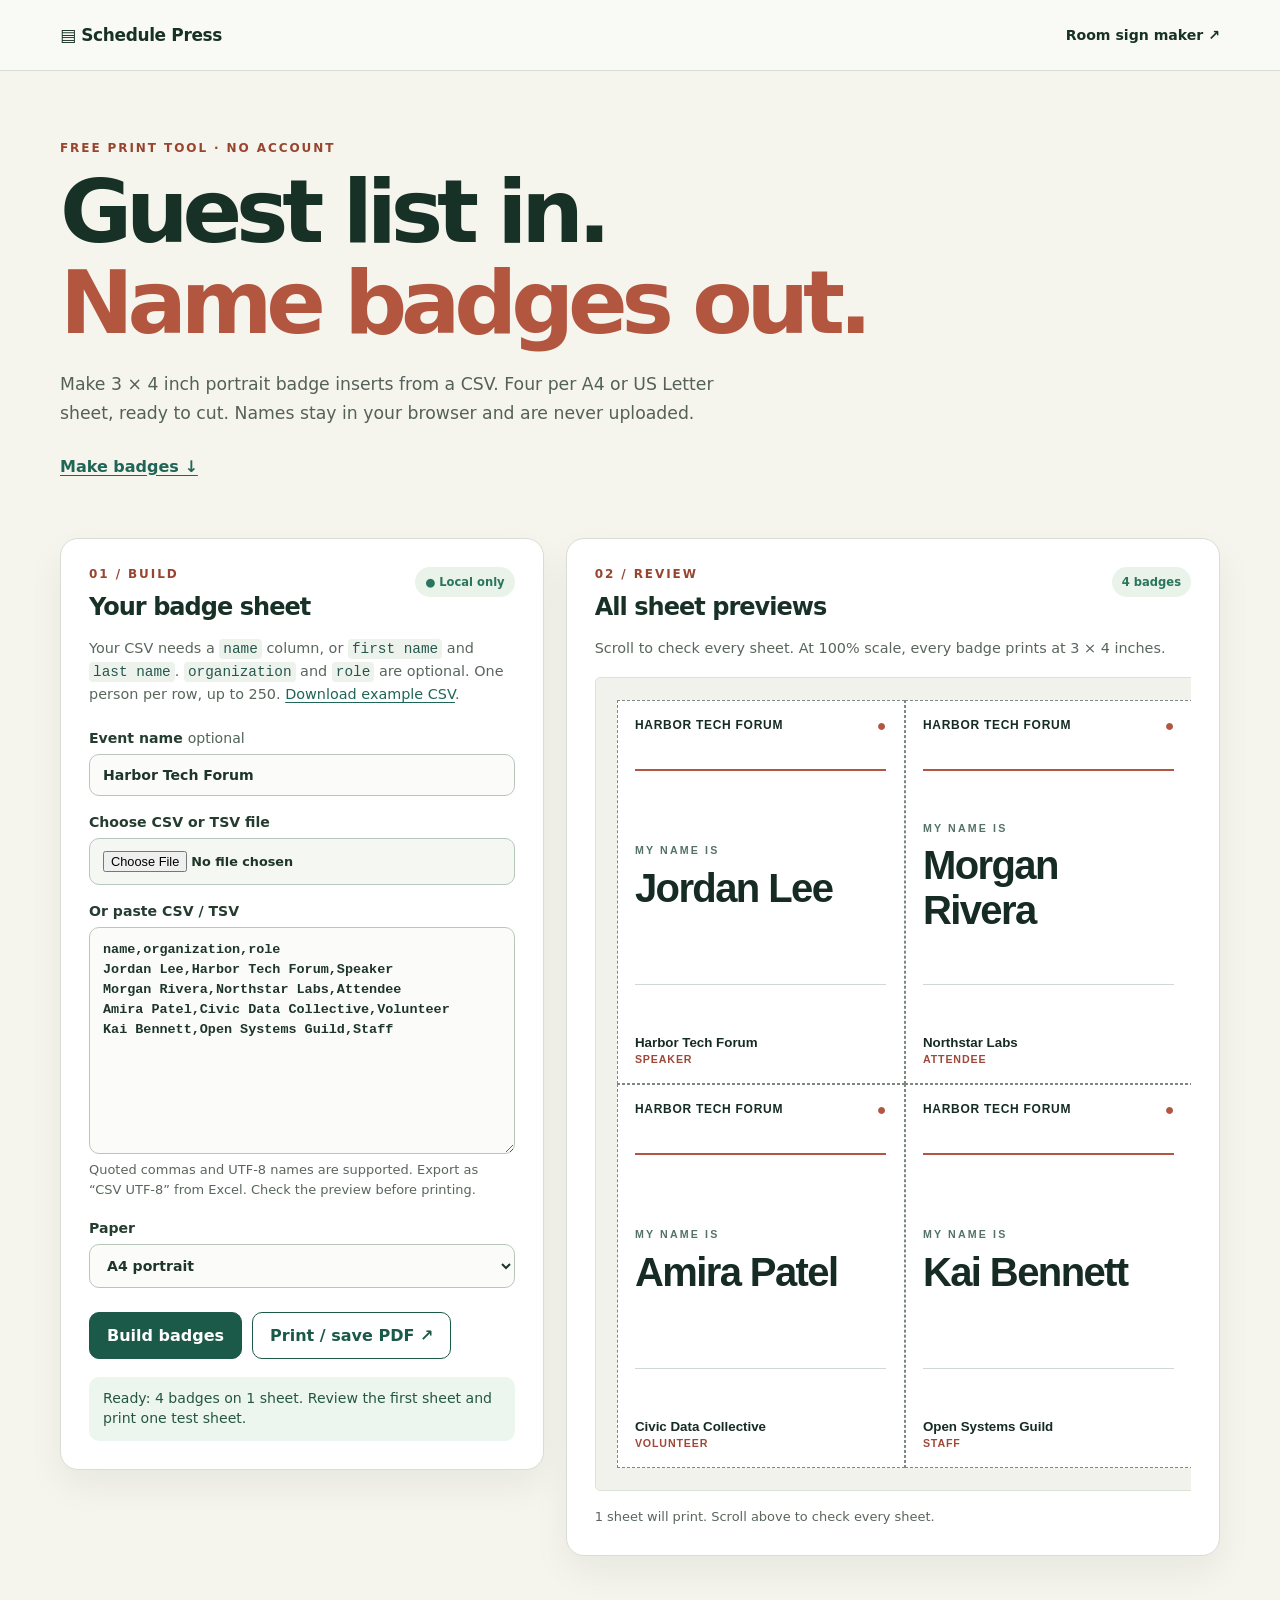
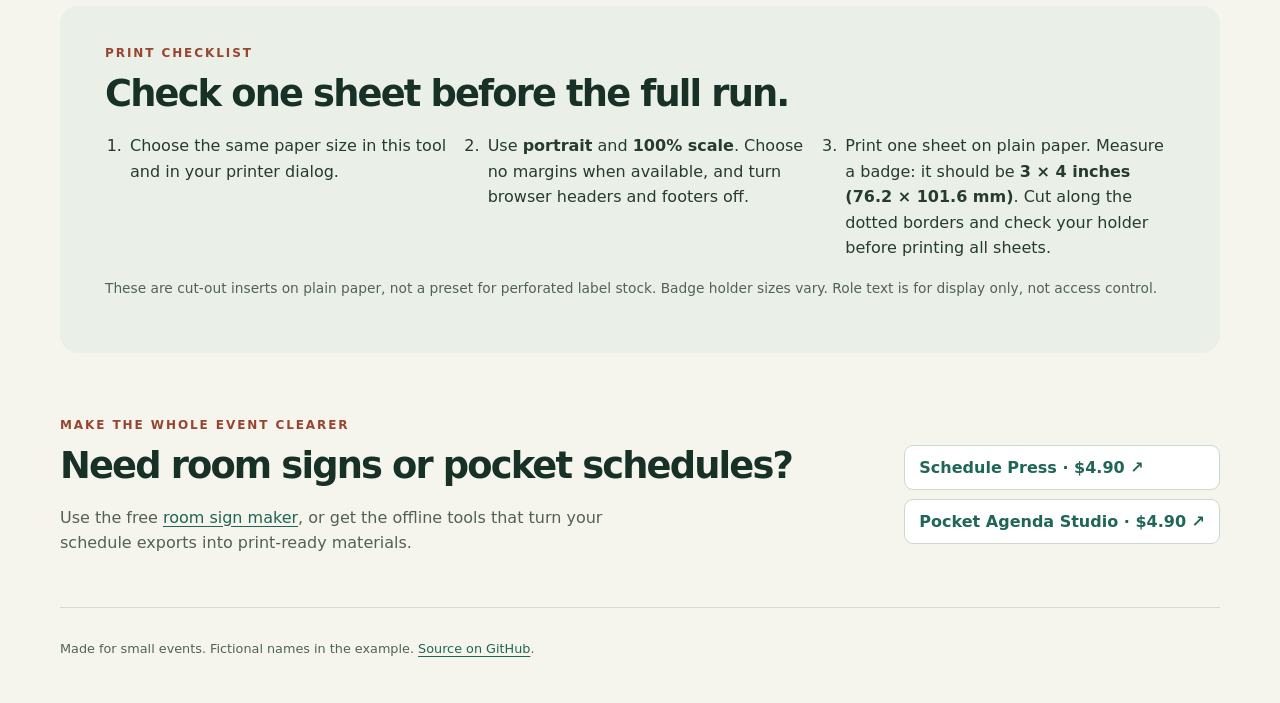
==== badge-maker.html @ 53dbab3e "Add free CSV name badge maker" ====
<!doctype html>
<html lang="en">
<head>
  <meta charset="utf-8">
  <meta name="viewport" content="width=device-width,initial-scale=1">
  <meta name="description" content="Turn a CSV into printable 3 × 4 inch conference name badges. Four badges per A4 or US Letter sheet, with cut guides. Free and private in your browser.">
  <meta name="robots" content="index,follow">
  <meta name="theme-color" content="#183126">
  <meta http-equiv="Content-Security-Policy" content="default-src 'self'; script-src 'self'; style-src 'self' 'unsafe-inline'; img-src 'self' data:; connect-src 'none'; form-action 'none'; object-src 'none'; base-uri 'none'; frame-src 'none'">
  <link rel="canonical" href="https://hyunwooju00.github.io/room-sign-maker/badge-maker.html">
  <meta property="og:type" content="website">
  <meta property="og:title" content="Free CSV Conference Name Badge Maker">
  <meta property="og:description" content="Import a guest list and print 3 × 4 inch name badge inserts. A4 and US Letter, four per page, no upload.">
  <meta property="og:url" content="https://hyunwooju00.github.io/room-sign-maker/badge-maker.html">
  <link rel="icon" href="favicon.svg" type="image/svg+xml">
  <link rel="stylesheet" href="badge-maker.css">
  <script defer src="badge-core.js"></script>
  <script defer src="badge-maker.js"></script>
  <title>Free CSV Conference Name Badge Maker | Schedule Press</title>
</head>
<body class="paper-a4">
  <a class="skip" href="#maker">Skip to badge maker</a>
  <header class="site-header"><div class="wrap nav"><a class="brand" href="./">▤ Schedule Press</a><a href="./">Room sign maker <span aria-hidden="true">↗</span></a></div></header>
  <main>
    <section class="hero wrap">
      <p class="eyebrow">FREE PRINT TOOL · NO ACCOUNT</p>
      <h1>Guest list in.<br><em>Name badges out.</em></h1>
      <p>Make 3 × 4 inch portrait badge inserts from a CSV. Four per A4 or US Letter sheet, ready to cut. Names stay in your browser and are never uploaded.</p>
      <a class="hero-link" href="#maker">Make badges ↓</a>
    </section>
    <section class="wrap workspace" id="maker" aria-labelledby="maker-title">
      <div class="panel controls">
        <div class="section-head"><div><p class="eyebrow">01 / BUILD</p><h2 id="maker-title">Your badge sheet</h2></div><span class="privacy">● Local only</span></div>
        <p class="help">Your CSV needs a <code>name</code> column, or <code>first name</code> and <code>last name</code>. <code>organization</code> and <code>role</code> are optional. One person per row, up to 250. <a href="badge-example.csv" download>Download example CSV</a>.</p>
        <label class="field">Event name <span class="optional">optional</span><input id="event-name" type="text" maxlength="35" value="Harbor Tech Forum" autocomplete="off" placeholder="Your event name"></label>
        <label class="field">Choose CSV or TSV file<input id="csv-file" type="file" accept=".csv,.tsv,text/csv,text/tab-separated-values"></label>
        <label class="field">Or paste CSV / TSV<textarea id="csv-input" spellcheck="false" rows="10" autocomplete="off" aria-describedby="csv-tip error">name,organization,role
Jordan Lee,Harbor Tech Forum,Speaker
Morgan Rivera,Northstar Labs,Attendee
Amira Patel,Civic Data Collective,Volunteer
Kai Bennett,Open Systems Guild,Staff</textarea></label>
        <p class="hint" id="csv-tip">Quoted commas and UTF-8 names are supported. Export as “CSV UTF-8” from Excel. Check the preview before printing.</p>
        <label class="field">Paper<select id="paper"><option value="a4">A4 portrait</option><option value="letter">US Letter portrait</option></select></label>
        <div class="actions"><button class="button primary" id="build" type="button">Build badges</button><button class="button secondary" id="print" type="button" disabled>Print / save PDF ↗</button></div>
        <p id="error" class="notice error" role="alert" aria-live="assertive" hidden></p>
        <p id="status" class="notice success" role="status" aria-live="polite" hidden></p>
      </div>
      <div class="panel preview-panel"><div class="section-head"><div><p class="eyebrow">02 / REVIEW</p><h2>All sheet previews</h2></div><span id="count" class="count">0 badges</span></div>
        <p class="help">Scroll to check every sheet. At 100% scale, every badge prints at 3 × 4 inches.</p>
        <div id="print-pages" aria-label="Printable badge sheets"></div>
        <p class="hint preview-note" id="page-count">Build badges to see the page count.</p>
      </div>
    </section>
    <section class="wrap instructions" aria-labelledby="print-title">
      <p class="eyebrow">PRINT CHECKLIST</p><h2 id="print-title">Check one sheet before the full run.</h2>
      <ol><li>Choose the same paper size in this tool and in your printer dialog.</li><li>Use <strong>portrait</strong> and <strong>100% scale</strong>. Choose no margins when available, and turn browser headers and footers off.</li><li>Print one sheet on plain paper. Measure a badge: it should be <strong>3 × 4 inches (76.2 × 101.6 mm)</strong>. Cut along the dotted borders and check your holder before printing all sheets.</li></ol>
      <p>These are cut-out inserts on plain paper, not a preset for perforated label stock. Badge holder sizes vary. Role text is for display only, not access control.</p>
    </section>
    <section class="wrap related" aria-label="Other conference print tools"><div><p class="eyebrow">MAKE THE WHOLE EVENT CLEARER</p><h2>Need room signs or pocket schedules?</h2><p>Use the free <a href="./">room sign maker</a>, or get the offline tools that turn your schedule exports into print-ready materials.</p></div><div class="related-links"><a href="https://5611130604166.gumroad.com/l/schedule-press-sessionize-room-signs?utm_source=github_pages&amp;utm_medium=badge_tool&amp;utm_campaign=related_tools">Schedule Press · $4.90 ↗</a><a href="https://5611130604166.gumroad.com/l/pocket-agenda-studio?utm_source=github_pages&amp;utm_medium=badge_tool&amp;utm_campaign=related_tools">Pocket Agenda Studio · $4.90 ↗</a></div></section>
  </main>
  <footer class="wrap footer"><p>Made for small events. Fictional names in the example. <a href="https://github.com/hyunwooju00/room-sign-maker">Source on GitHub</a>.</p></footer>
  <style id="page-rule"></style>
</body>
</html>
---- badge-maker.css ----
:root{font-family:Inter,ui-sans-serif,system-ui,-apple-system,BlinkMacSystemFont,"Segoe UI",sans-serif;color:#183126;background:#f5f4ed}*{box-sizing:border-box}html{scroll-behavior:smooth}body{margin:0}a{color:#1f6657;text-underline-offset:3px}button,input,select,textarea{font:inherit}button{cursor:pointer}.wrap{width:min(1160px,calc(100% - 40px));margin-inline:auto}.skip{position:absolute;left:-9999px;top:0;background:#fff;padding:12px;z-index:4}.skip:focus{left:10px}.site-header{border-bottom:1px solid #d6ddd3;background:#f9faf5}.nav{display:flex;justify-content:space-between;align-items:center;min-height:70px;gap:20px}.nav a{text-decoration:none;font-weight:700;color:#183126}.nav>a:last-child{font-size:.88rem}.brand{font-size:1.06rem;letter-spacing:-.02em}.hero{padding:70px 0 62px}.eyebrow{margin:0 0 12px;color:#b2563f;font-size:.75rem;font-weight:800;letter-spacing:.16em;text-transform:uppercase}.hero h1{font-size:clamp(2.8rem,7vw,5.5rem);letter-spacing:-.07em;line-height:1.03;margin:0 0 22px;font-weight:800}.hero h1 em{color:#b2563f;font-style:normal}.hero p:not(.eyebrow){max-width:660px;font-size:1.08rem;line-height:1.65;color:#536158}.hero-link{font-weight:800;display:inline-block;margin-top:12px}.workspace{display:grid;grid-template-columns:minmax(330px,.85fr) minmax(390px,1.15fr);gap:22px;align-items:start}.panel{border:1px solid #d8ded4;border-radius:18px;background:#fff;padding:28px;box-shadow:0 16px 36px rgba(19,48,37,.06)}.section-head{display:flex;justify-content:space-between;align-items:flex-start;gap:16px}.section-head h2{margin:0;font-size:1.5rem;letter-spacing:-.04em}.privacy,.count{white-space:nowrap;font-size:.72rem;font-weight:800;color:#29755d;background:#e9f3e9;padding:8px 10px;border-radius:50px}.help,.hint{color:#59665c;line-height:1.55;font-size:.9rem}.help{margin:16px 0 24px}.hint{font-size:.81rem;margin:6px 0 20px}.help code{color:#24584d;background:#edf3ec;padding:2px 4px;border-radius:4px}.field{display:block;color:#243d30;font-size:.88rem;font-weight:750;margin-top:18px}.optional{font-weight:400;color:#78867c}.field input,.field select,.field textarea{display:block;width:100%;border:1px solid #b8c7bc;border-radius:10px;margin-top:8px;padding:12px 13px;background:#fbfcfa;color:#1e3629}.field input:focus,.field select:focus,.field textarea:focus{outline:3px solid #b9d9ca;outline-offset:1px}.field textarea{resize:vertical;min-height:210px;font-size:.84rem;line-height:1.5;font-family:ui-monospace,SFMono-Regular,Consolas,monospace}.field input[type=file]{background:#f4f7f2;font-size:.8rem}.actions{display:flex;flex-wrap:wrap;gap:10px;margin-top:24px}.button{border-radius:10px;border:1px solid #1c5747;padding:13px 17px;font-weight:800}.button.primary{background:#1b5948;color:#fff}.button.secondary{background:#fff;color:#1b5948}.button:disabled{opacity:.5;cursor:not-allowed}.notice{border-radius:10px;padding:12px 14px;margin:18px 0 0;line-height:1.4;font-size:.88rem}.notice[hidden]{display:none}.notice.error{color:#842b22;background:#fff1ed}.notice.success{color:#245643;background:#edf6ee}.preview-panel{overflow:auto}.preview-panel .help{margin-bottom:18px}.sheet{width:620px;min-width:620px;padding:22px;margin:0 auto;background:#f0f2eb;border:1px solid #dce4da;border-radius:5px}.sheet:not(:first-child){display:none}.badge-grid{display:grid;grid-template-columns:3in 3in;grid-auto-rows:4in;justify-content:center;align-content:center}.badge{font-family:Arial,Helvetica,sans-serif;width:3in;height:4in;box-sizing:border-box;border:1px dashed #7d8881;background:#fff;color:#152b24;display:flex;flex-direction:column;padding:.18in;overflow:hidden;print-color-adjust:exact;-webkit-print-color-adjust:exact}.badge-top{display:flex;justify-content:space-between;align-items:flex-start;gap:5px;border-bottom:2px solid #b2563f;min-height:.55in;padding-bottom:.08in}.badge-event{font-size:9pt;font-weight:800;line-height:1.18;letter-spacing:.06em;text-transform:uppercase;overflow-wrap:anywhere;max-height:.38in;overflow:hidden}.badge-dot{color:#b2563f;font-size:12pt;line-height:1}.badge-main{display:flex;flex-direction:column;justify-content:center;flex:1;min-height:0;padding:.1in 0}.badge-label{font-size:8pt;font-weight:800;letter-spacing:.2em;color:#547267}.badge-name{display:block;line-height:1.12;letter-spacing:-.04em;overflow-wrap:anywhere;hyphens:auto;margin-top:.1in;max-height:2in;overflow:hidden}.badge-footer{border-top:1px solid #d0d9d1;min-height:.72in;padding-top:.1in;display:flex;flex-direction:column;justify-content:flex-end;gap:.035in}.badge-org{font-size:10pt;font-weight:700;line-height:1.15;overflow-wrap:anywhere;max-height:.38in;overflow:hidden}.badge-org.small{font-size:8pt}.badge-role{font-size:8pt;font-weight:800;color:#9e4839;line-height:1.15;text-transform:uppercase;letter-spacing:.08em;overflow-wrap:anywhere;max-height:.24in;overflow:hidden}.badge-role.small{font-size:7pt}.preview-note{margin:16px 0 0}.instructions{margin-top:50px;padding:40px 45px;border-radius:18px;background:#eaf0e8}.instructions h2,.related h2{font-size:clamp(1.7rem,3vw,2.3rem);letter-spacing:-.05em;margin:0 0 18px}.instructions ol{display:grid;grid-template-columns:repeat(3,1fr);gap:25px;padding-left:22px;color:#263b2d;line-height:1.6}.instructions li{padding-left:3px}.instructions>p:last-child{font-size:.86rem;color:#526156;line-height:1.6}.related{display:flex;justify-content:space-between;gap:30px;align-items:center;margin-top:30px;padding:35px 0}.related p:not(.eyebrow){color:#526156;max-width:580px;line-height:1.6}.related-links{display:flex;flex-direction:column;gap:9px;min-width:250px}.related-links a{background:#fff;border:1px solid #ccd9cd;padding:12px 14px;border-radius:9px;font-weight:750;text-decoration:none}.footer{border-top:1px solid #d5dcd2;color:#708074;font-size:.8rem;padding:20px 0 35px}@media(max-width:900px){.workspace{grid-template-columns:1fr}.instructions ol{grid-template-columns:1fr}.related{align-items:flex-start}.preview-panel{width:100%}}@media(max-width:600px){.wrap{width:min(100% - 28px,1160px)}.hero{padding:48px 0}.panel{padding:20px}.section-head{flex-wrap:wrap}.related{display:block}.related-links{margin-top:20px}.instructions{padding:28px}.nav>a:last-child{font-size:.75rem}}
@media print{
  *{box-shadow:none!important}html,body{margin:0!important;padding:0!important;background:#fff!important}.site-header,.hero,.controls,.preview-panel>.section-head,.preview-panel>.help,.preview-note,.instructions,.related,.footer,.skip{display:none!important}.wrap,.workspace,.panel,.preview-panel,#print-pages{display:block!important;width:auto!important;max-width:none!important;margin:0!important;padding:0!important;border:0!important;border-radius:0!important;background:#fff!important;overflow:visible!important}.sheet,.sheet:not(:first-child){display:block!important;box-sizing:border-box!important;break-after:page;page-break-after:always;margin:0!important;padding:0!important;border:0!important;border-radius:0!important;background:#fff!important;width:210mm!important;height:297mm!important;overflow:hidden!important}.sheet:last-child{break-after:auto;page-break-after:auto}body.paper-letter .sheet{width:215.9mm!important;height:279.4mm!important}.badge-grid{height:100%!important;grid-template-columns:76.2mm 76.2mm!important;grid-auto-rows:101.6mm!important;justify-content:center!important;align-content:center!important}.badge{width:76.2mm!important;height:101.6mm!important}}

@media print{.site-header,.hero,.controls,.instructions,.related,.footer,.skip{display:none!important}}
/* Review all generated sheets on screen; never hide later names. */
#print-pages{max-height:850px;overflow:auto;padding-right:4px}
.sheet:not(:first-child){display:block;margin-top:18px}
.badge-name{hyphens:manual;max-height:1.8in}
.badge-event{max-height:.42in}
.badge-footer{min-height:.85in}
.badge-org{max-height:.45in}
.badge-role{max-height:.33in}
.optional,.footer{color:#506456}
.eyebrow{color:#98452f}
@media print{
  #print-pages{max-height:none!important;overflow:visible!important;padding:0!important}
  .sheet,.sheet:not(:first-child),body.paper-letter .sheet{width:auto!important;height:auto!important;overflow:visible!important;break-inside:avoid!important;page-break-inside:avoid!important}
  .badge-grid{width:152.4mm!important;height:auto!important;margin:15mm auto 0!important;break-inside:avoid!important;page-break-inside:avoid!important}
  .site-header,.hero,.controls,.instructions,.related,.footer,.skip{display:none!important}
}
@media print{
  body.print-invalid #print-pages{display:none!important}
  body.print-invalid::before{content:'Badge data is not ready. Return to the page, fix the CSV, and build badges again.';display:block;margin:20mm;font:16pt Arial,sans-serif;color:#842b22}
}
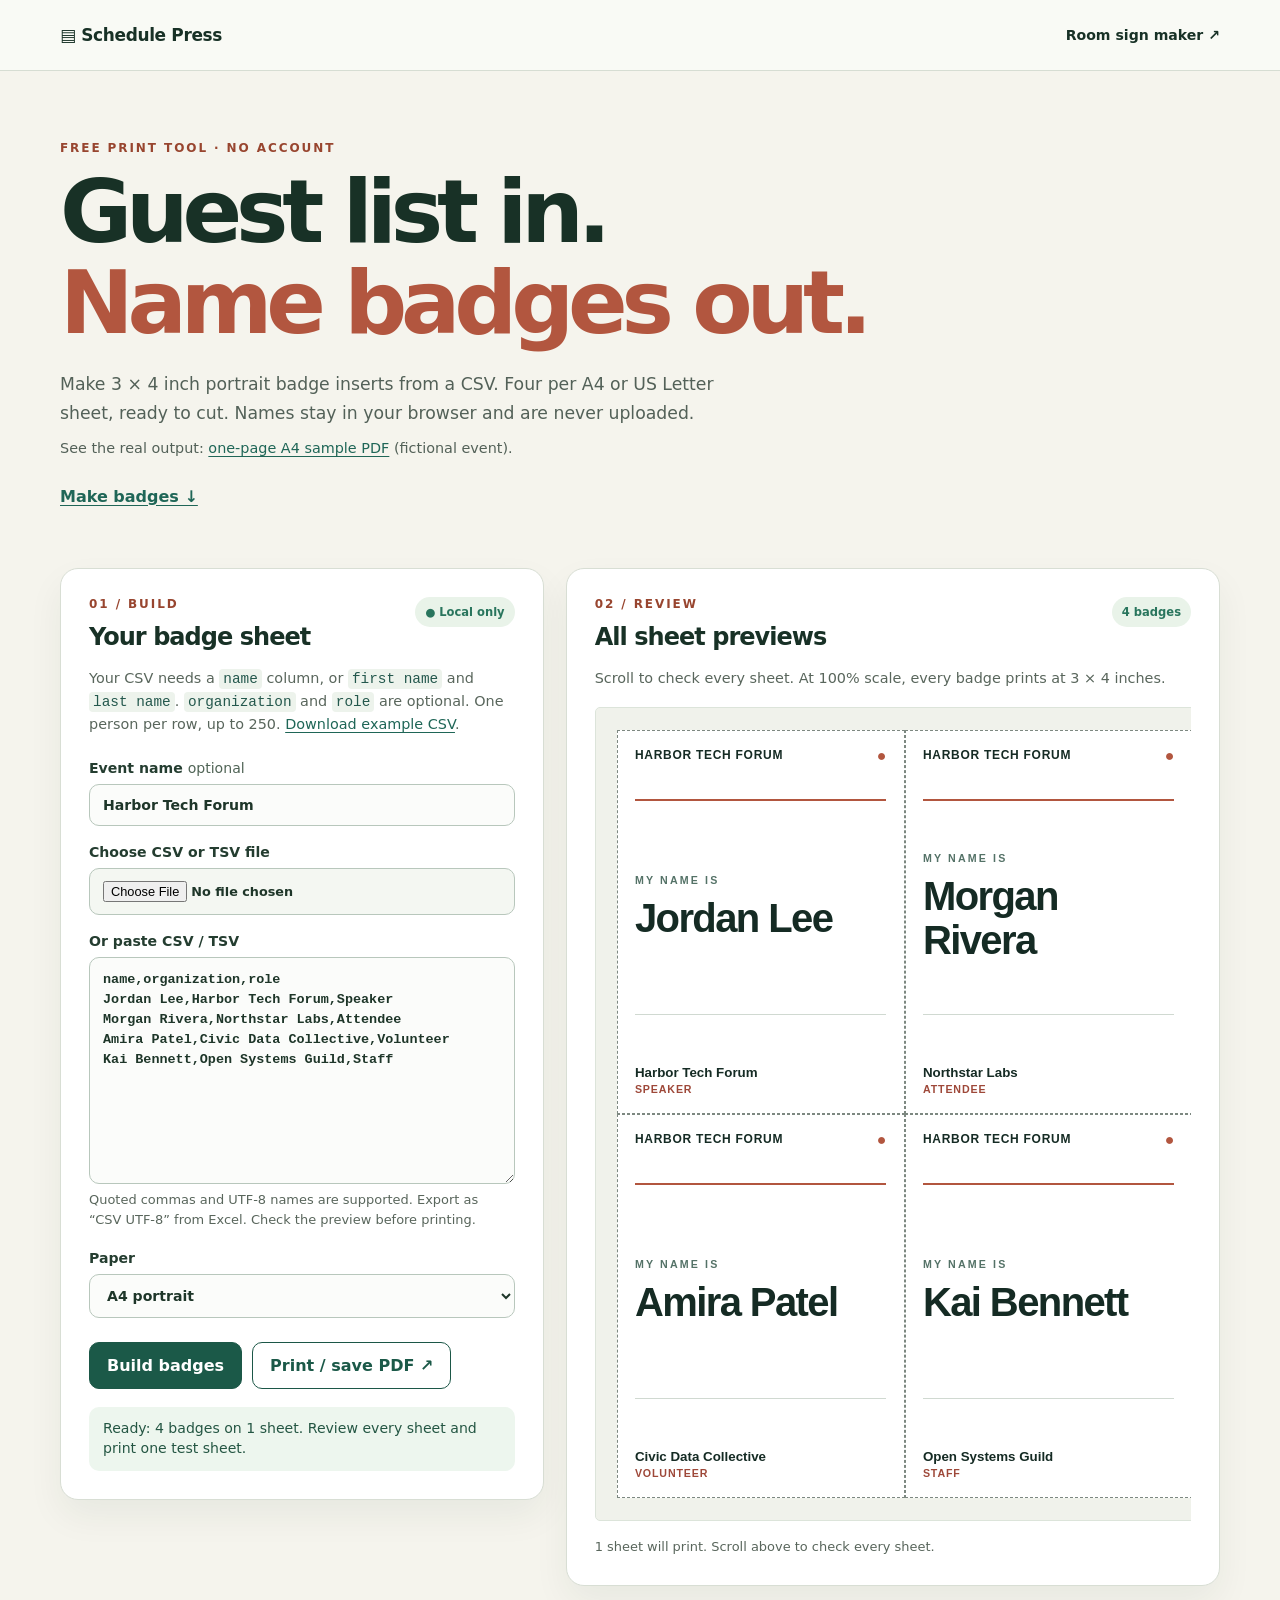
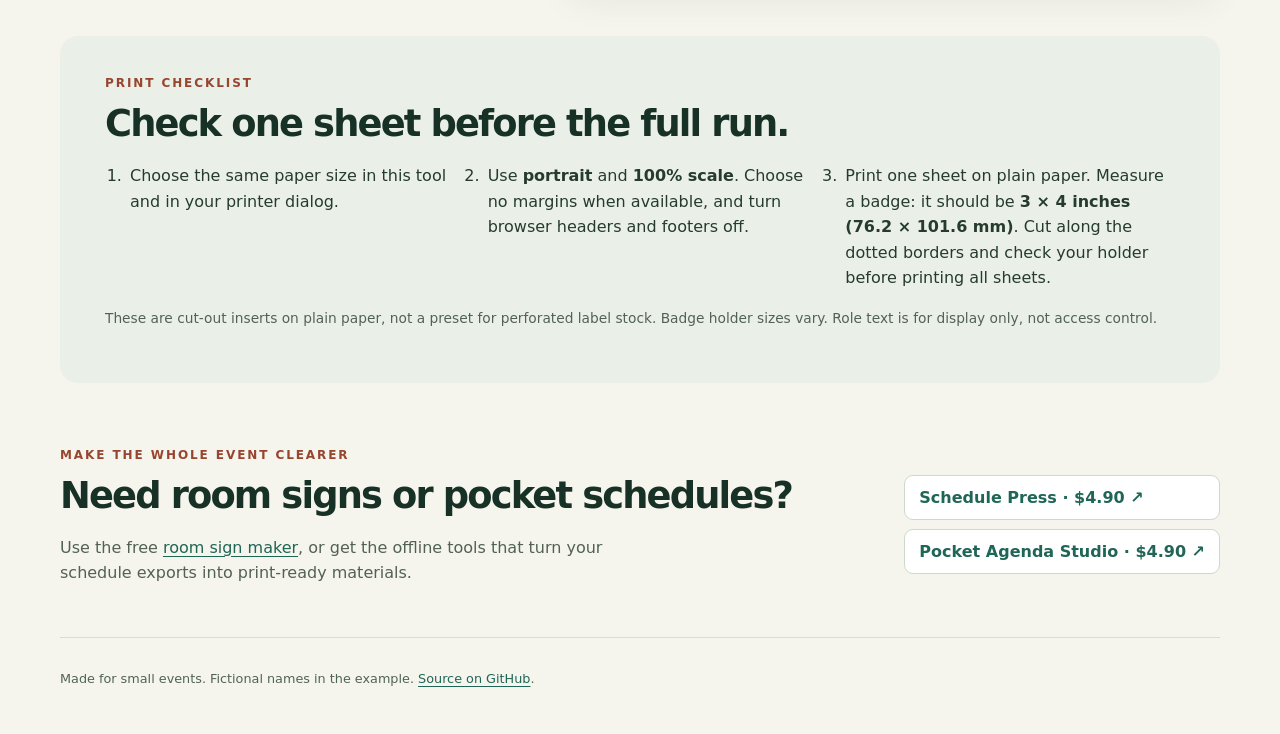
==== commit 8471e476: "Polish badge imports and publish verified sample" ====
--- a/badge-maker.html
+++ b/badge-maker.html
@@ -26,6 +26,7 @@
       <p class="eyebrow">FREE PRINT TOOL · NO ACCOUNT</p>
       <h1>Guest list in.<br><em>Name badges out.</em></h1>
       <p>Make 3 × 4 inch portrait badge inserts from a CSV. Four per A4 or US Letter sheet, ready to cut. Names stay in your browser and are never uploaded.</p>
+      <p class="sample-link">See the real output: <a href="badge-sample-A4.pdf">one-page A4 sample PDF</a> (fictional event).</p>
       <a class="hero-link" href="#maker">Make badges ↓</a>
     </section>
     <section class="wrap workspace" id="maker" aria-labelledby="maker-title">
--- a/badge-maker.css
+++ b/badge-maker.css
@@ -23,3 +23,5 @@
   body.print-invalid #print-pages{display:none!important}
   body.print-invalid::before{content:'Badge data is not ready. Return to the page, fix the CSV, and build badges again.';display:block;margin:20mm;font:16pt Arial,sans-serif;color:#842b22}
 }
+
+.hero .sample-link{font-size:.9rem!important;margin-top:-8px;color:#536158}
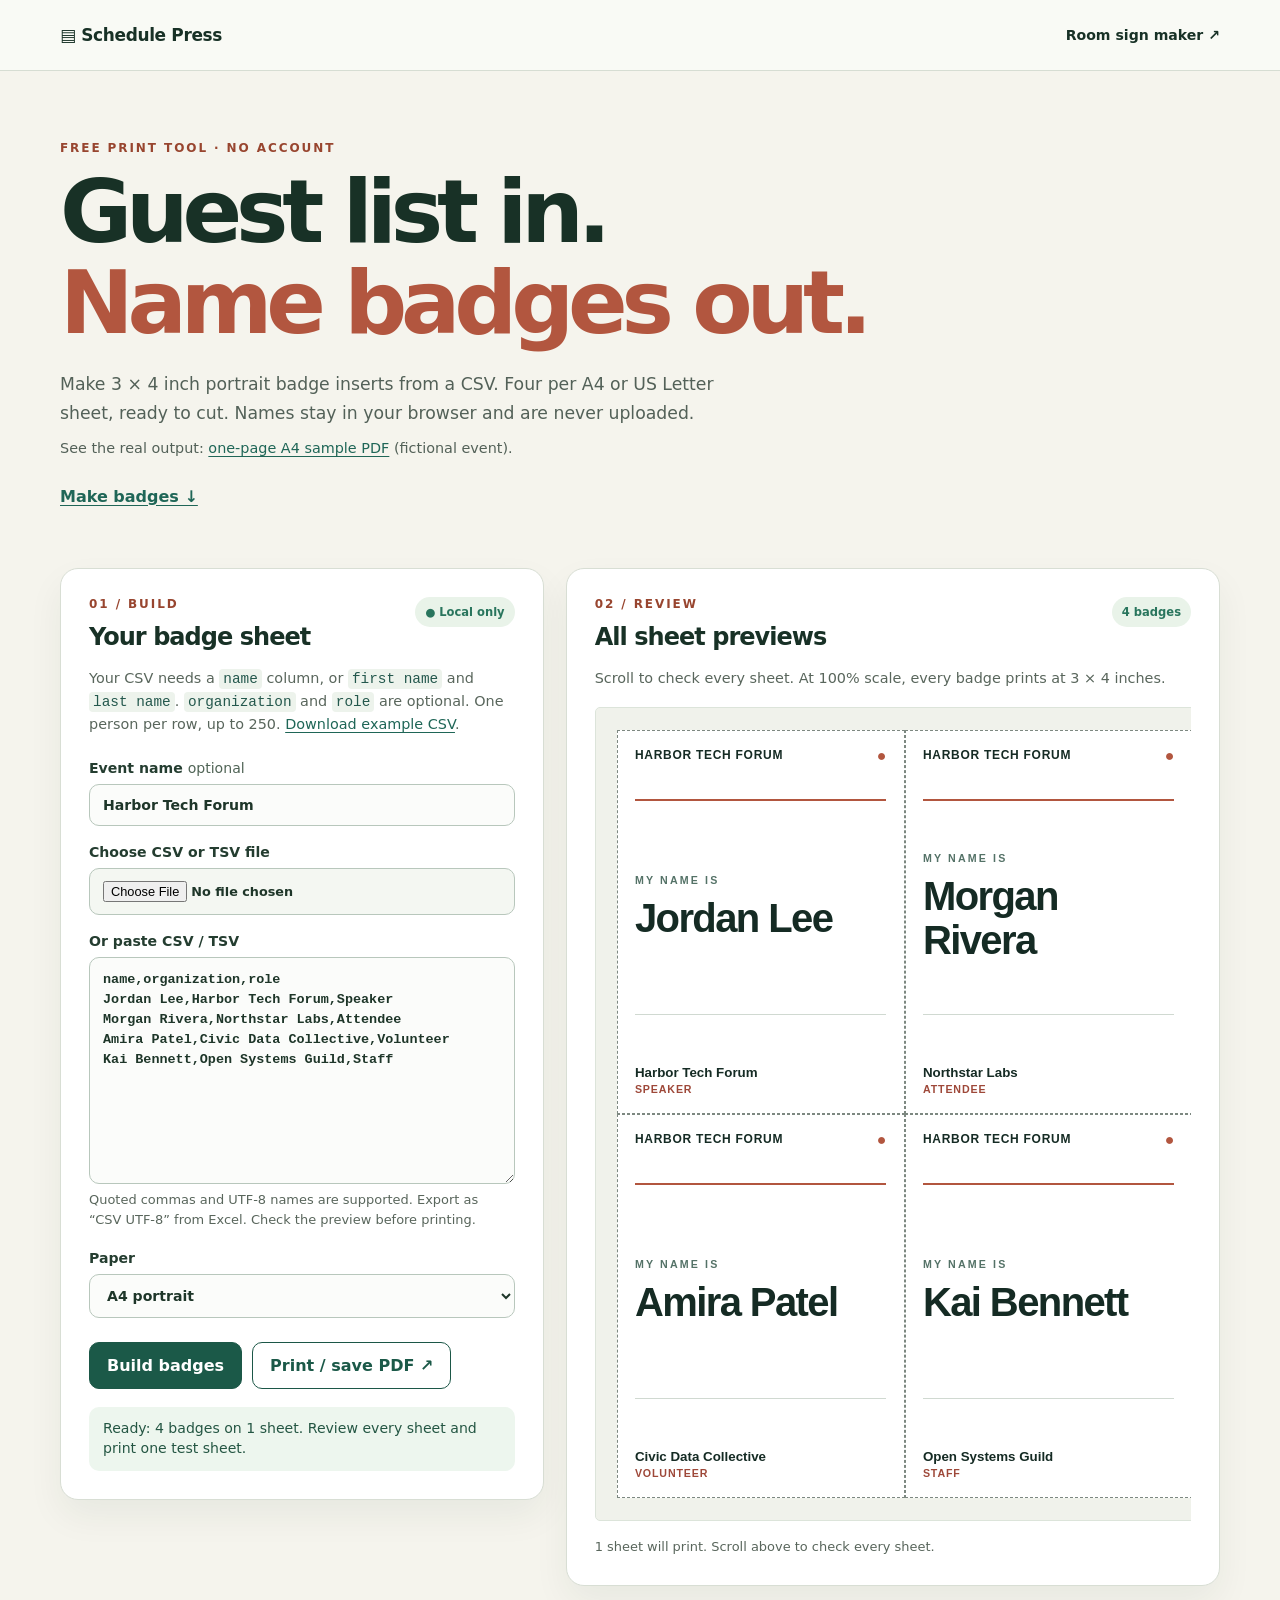
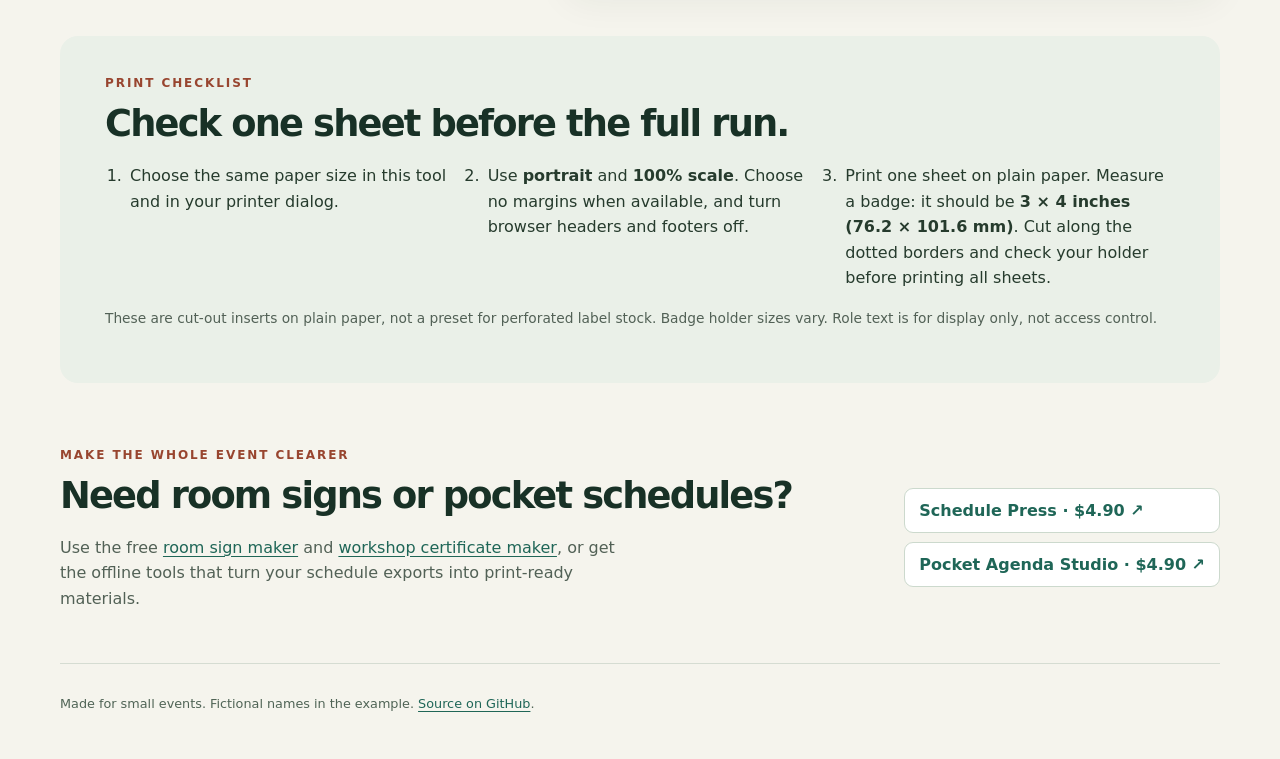
==== commit e92db138: "Add free workshop certificate maker" ====
--- a/badge-maker.html
+++ b/badge-maker.html
@@ -13,9 +13,9 @@
   <meta property="og:description" content="Import a guest list and print 3 × 4 inch name badge inserts. A4 and US Letter, four per page, no upload.">
   <meta property="og:url" content="https://hyunwooju00.github.io/room-sign-maker/badge-maker.html">
   <link rel="icon" href="favicon.svg" type="image/svg+xml">
-  <link rel="stylesheet" href="badge-maker.css">
-  <script defer src="badge-core.js"></script>
-  <script defer src="badge-maker.js"></script>
+  <link rel="stylesheet" href="badge-maker.css?v=2">
+  <script defer src="badge-core.js?v=2"></script>
+  <script defer src="badge-maker.js?v=2"></script>
   <title>Free CSV Conference Name Badge Maker | Schedule Press</title>
 </head>
 <body class="paper-a4">
@@ -57,7 +57,7 @@
       <ol><li>Choose the same paper size in this tool and in your printer dialog.</li><li>Use <strong>portrait</strong> and <strong>100% scale</strong>. Choose no margins when available, and turn browser headers and footers off.</li><li>Print one sheet on plain paper. Measure a badge: it should be <strong>3 × 4 inches (76.2 × 101.6 mm)</strong>. Cut along the dotted borders and check your holder before printing all sheets.</li></ol>
       <p>These are cut-out inserts on plain paper, not a preset for perforated label stock. Badge holder sizes vary. Role text is for display only, not access control.</p>
     </section>
-    <section class="wrap related" aria-label="Other conference print tools"><div><p class="eyebrow">MAKE THE WHOLE EVENT CLEARER</p><h2>Need room signs or pocket schedules?</h2><p>Use the free <a href="./">room sign maker</a>, or get the offline tools that turn your schedule exports into print-ready materials.</p></div><div class="related-links"><a href="https://5611130604166.gumroad.com/l/schedule-press-sessionize-room-signs?utm_source=github_pages&amp;utm_medium=badge_tool&amp;utm_campaign=related_tools">Schedule Press · $4.90 ↗</a><a href="https://5611130604166.gumroad.com/l/pocket-agenda-studio?utm_source=github_pages&amp;utm_medium=badge_tool&amp;utm_campaign=related_tools">Pocket Agenda Studio · $4.90 ↗</a></div></section>
+    <section class="wrap related" aria-label="Other conference print tools"><div><p class="eyebrow">MAKE THE WHOLE EVENT CLEARER</p><h2>Need room signs or pocket schedules?</h2><p>Use the free <a href="./">room sign maker</a> and <a href="workshop-certificate-maker.html">workshop certificate maker</a>, or get the offline tools that turn your schedule exports into print-ready materials.</p></div><div class="related-links"><a href="https://5611130604166.gumroad.com/l/schedule-press-sessionize-room-signs?utm_source=github_pages&amp;utm_medium=badge_tool&amp;utm_campaign=related_tools">Schedule Press · $4.90 ↗</a><a href="https://5611130604166.gumroad.com/l/pocket-agenda-studio?utm_source=github_pages&amp;utm_medium=badge_tool&amp;utm_campaign=related_tools">Pocket Agenda Studio · $4.90 ↗</a></div></section>
   </main>
   <footer class="wrap footer"><p>Made for small events. Fictional names in the example. <a href="https://github.com/hyunwooju00/room-sign-maker">Source on GitHub</a>.</p></footer>
   <style id="page-rule"></style>
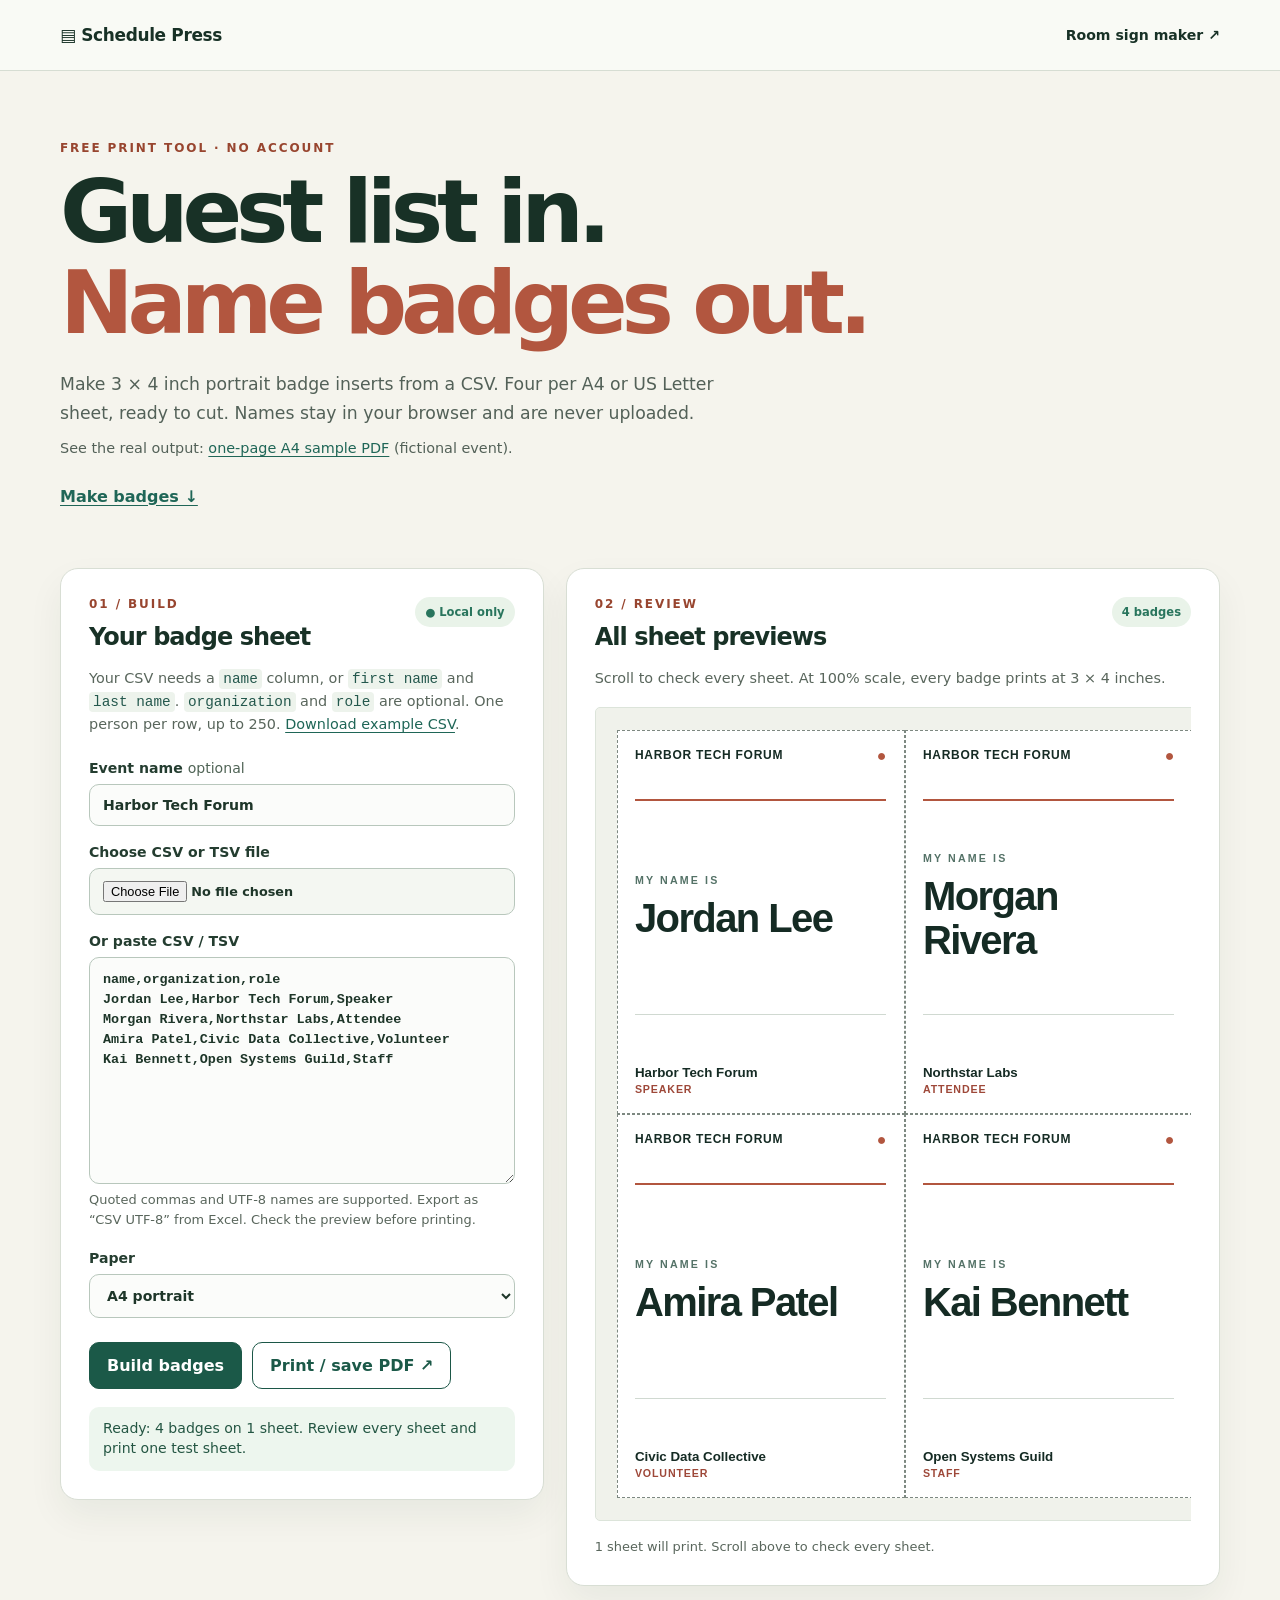
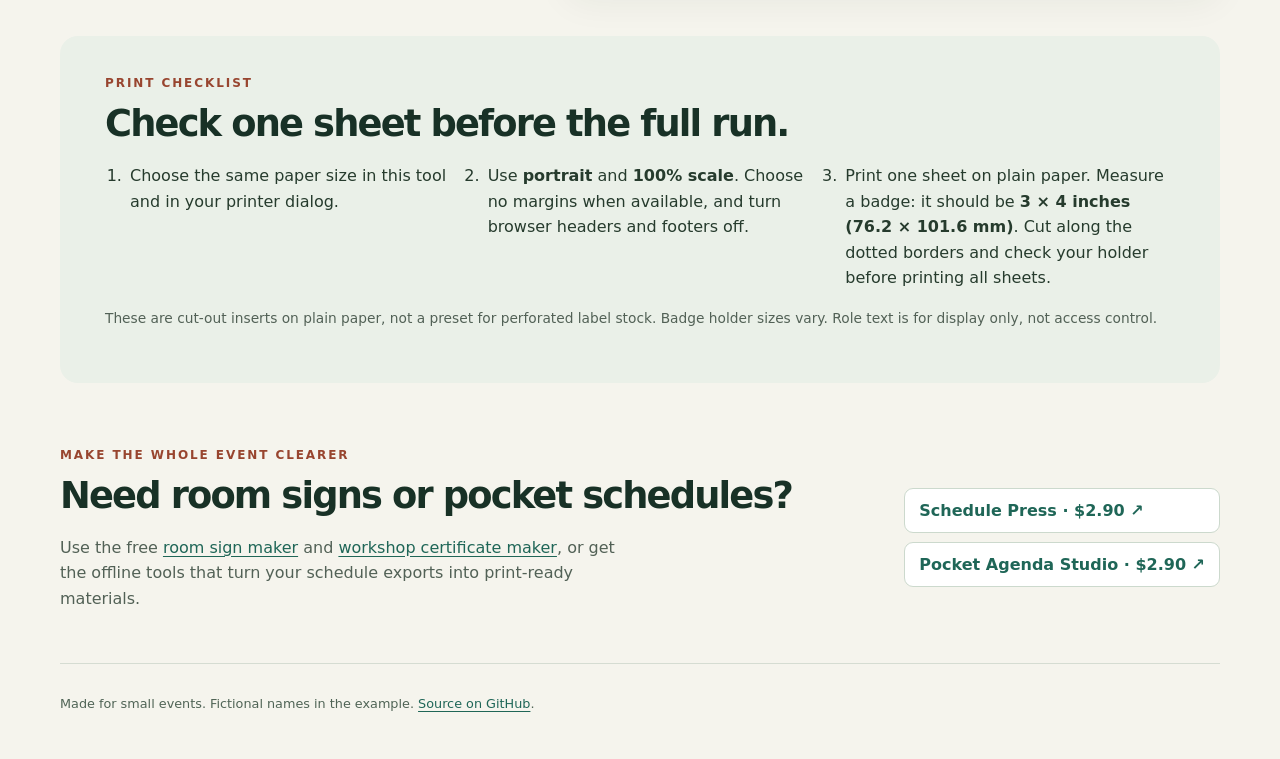
==== commit d3ce61ce: "Set product links to .90" ====
--- a/badge-maker.html
+++ b/badge-maker.html
@@ -57,7 +57,7 @@
       <ol><li>Choose the same paper size in this tool and in your printer dialog.</li><li>Use <strong>portrait</strong> and <strong>100% scale</strong>. Choose no margins when available, and turn browser headers and footers off.</li><li>Print one sheet on plain paper. Measure a badge: it should be <strong>3 × 4 inches (76.2 × 101.6 mm)</strong>. Cut along the dotted borders and check your holder before printing all sheets.</li></ol>
       <p>These are cut-out inserts on plain paper, not a preset for perforated label stock. Badge holder sizes vary. Role text is for display only, not access control.</p>
     </section>
-    <section class="wrap related" aria-label="Other conference print tools"><div><p class="eyebrow">MAKE THE WHOLE EVENT CLEARER</p><h2>Need room signs or pocket schedules?</h2><p>Use the free <a href="./">room sign maker</a> and <a href="workshop-certificate-maker.html">workshop certificate maker</a>, or get the offline tools that turn your schedule exports into print-ready materials.</p></div><div class="related-links"><a href="https://5611130604166.gumroad.com/l/schedule-press-sessionize-room-signs?utm_source=github_pages&amp;utm_medium=badge_tool&amp;utm_campaign=related_tools">Schedule Press · $4.90 ↗</a><a href="https://5611130604166.gumroad.com/l/pocket-agenda-studio?utm_source=github_pages&amp;utm_medium=badge_tool&amp;utm_campaign=related_tools">Pocket Agenda Studio · $4.90 ↗</a></div></section>
+    <section class="wrap related" aria-label="Other conference print tools"><div><p class="eyebrow">MAKE THE WHOLE EVENT CLEARER</p><h2>Need room signs or pocket schedules?</h2><p>Use the free <a href="./">room sign maker</a> and <a href="workshop-certificate-maker.html">workshop certificate maker</a>, or get the offline tools that turn your schedule exports into print-ready materials.</p></div><div class="related-links"><a href="https://5611130604166.gumroad.com/l/schedule-press-sessionize-room-signs?utm_source=github_pages&amp;utm_medium=badge_tool&amp;utm_campaign=related_tools">Schedule Press · $2.90 ↗</a><a href="https://5611130604166.gumroad.com/l/pocket-agenda-studio?utm_source=github_pages&amp;utm_medium=badge_tool&amp;utm_campaign=related_tools">Pocket Agenda Studio · $2.90 ↗</a></div></section>
   </main>
   <footer class="wrap footer"><p>Made for small events. Fictional names in the example. <a href="https://github.com/hyunwooju00/room-sign-maker">Source on GitHub</a>.</p></footer>
   <style id="page-rule"></style>
